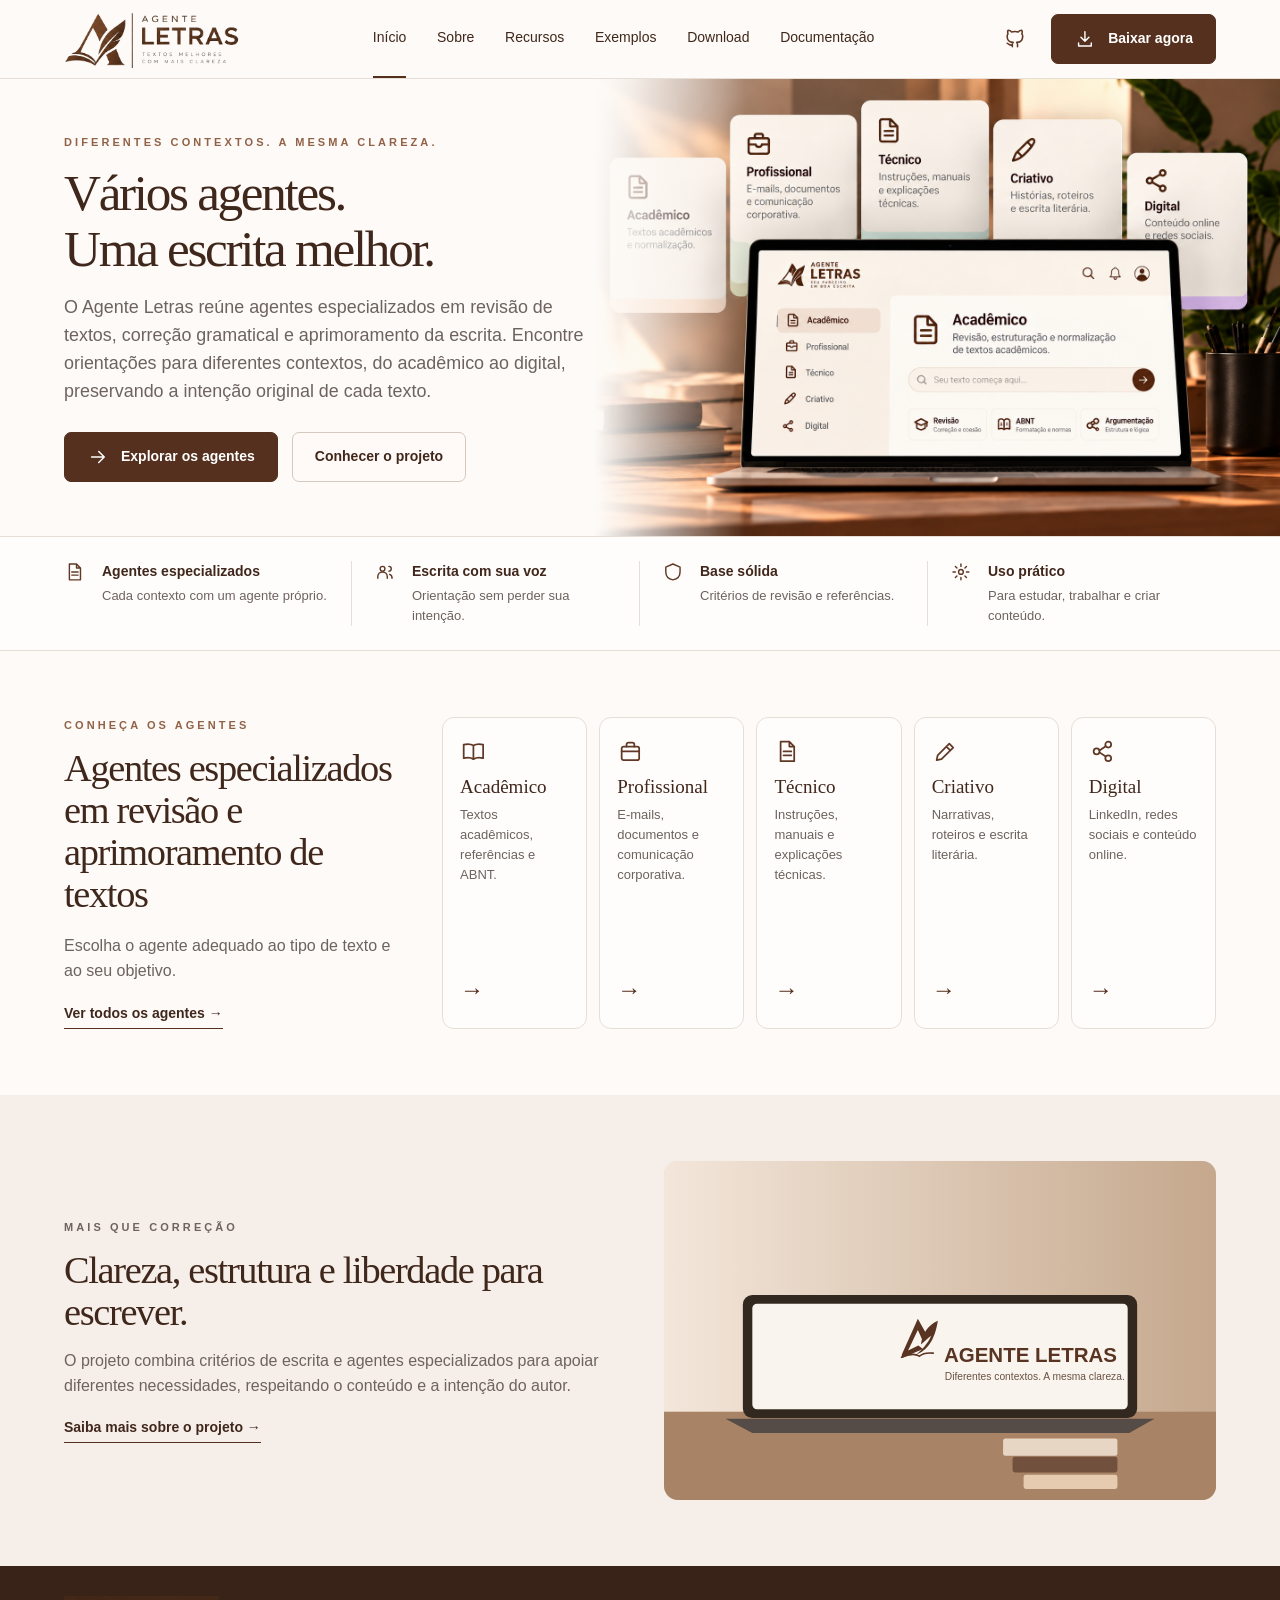
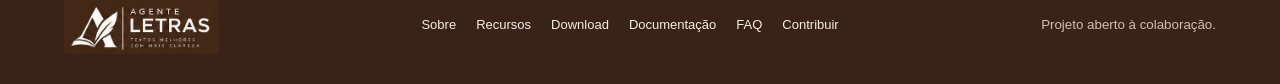
==== site/index.html @ 6ef9e52b "Adicionar site do Agente Letras" ====
<!doctype html> <!-- Declara HTML5. -->
<html lang="pt-BR"> <!-- Define o idioma do documento. -->
<head> <!-- Início dos metadados. -->
<meta charset="UTF-8"> <!-- Suporta caracteres do português. -->
<meta name="viewport" content="width=device-width, initial-scale=1"> <!-- Adapta a telas pequenas. -->
<meta name="description" content="Conheça o Agente Letras: agentes especializados em revisão de textos, correção gramatical e aprimoramento da escrita, do acadêmico ao digital."> <!-- Descrição para buscadores. -->
<title>Agente Letras | Revisão e aprimoramento de textos</title> <!-- Título da aba. -->
<link rel="icon" href="assets/img/brand/logo-simbolo.png" type="image/png"> <!-- Ícone da aba. -->
<link rel="stylesheet" href="css/style.css"> <!-- Carrega estilos compartilhados. -->
<script defer src="js/main.js"></script> <!-- Carrega interações sem bloquear a página. -->
</head> <!-- Fecha metadados. -->
<body> <!-- Inicia o conteúdo. -->
<header class="site-header"> <!-- Cabeçalho fixo. -->
<div class="container header-inner"> <!-- Limita a largura do cabeçalho. -->
<a class="brand" href="index.html" aria-label="Agente Letras — início"><img src="assets/img/brand/logo-horizontal.png" alt="Agente Letras"></a> <!-- Logo PNG recortada do pack visual aprovado. -->
<nav class="main-nav" id="site-nav" aria-label="Navegação principal"><a href="index.html" class="active" aria-current="page">Início</a><a href="sobre.html" class="" >Sobre</a><a href="recursos.html" class="" >Recursos</a><a href="exemplos.html" class="" >Exemplos</a><a href="download.html" class="" >Download</a><a href="documentacao.html" class="" >Documentação</a></nav> <!-- Navegação desktop e mobile. -->
<div class="header-actions"><a class="github-link" href="https://github.com/" target="_blank" rel="noopener noreferrer" aria-label="Abrir GitHub (endereço provisório)"><img class="icon github-icon" src="assets/img/icon-github.svg" alt="" aria-hidden="true"></a><a class="btn btn-primary" href="download.html"><img class="icon icon-light" src="assets/img/icon-download.svg" alt="" aria-hidden="true">Baixar agora</a><button class="menu-toggle" data-menu aria-expanded="false" aria-controls="site-nav" aria-label="Abrir menu"><img class="icon" src="assets/img/icon-menu.svg" alt="" aria-hidden="true"></button></div> <!-- Ações do cabeçalho. -->
</div> <!-- Fecha a largura do cabeçalho. -->
</header> <!-- Fecha cabeçalho. -->
<main id="conteudo"> <!-- Conteúdo principal. -->
<section class="hero"><div class="container hero-inner"><div class="hero-copy"><p class="eyebrow">Diferentes contextos. A mesma clareza.</p><h1>Vários agentes.<br>Uma escrita melhor.</h1><p class="lead">O Agente Letras reúne agentes especializados em revisão de textos, correção gramatical e aprimoramento da escrita. Encontre orientações para diferentes contextos, do acadêmico ao digital, preservando a intenção original de cada texto.</p><div class="hero-actions"><a class="btn btn-primary" href="download.html"><img class="icon icon-light" src="assets/img/icon-arrow-right.svg" alt="" aria-hidden="true">Explorar os agentes</a><a class="btn btn-secondary" href="sobre.html">Conhecer o projeto</a></div></div><div class="hero-visual"><img class="hero-art" src="assets/img/hero-agentes.png" alt="Notebook com a interface do Agente Letras e cartões dos agentes Acadêmico, Profissional, Técnico, Criativo e Digital"></div></div></section> <!-- Seção de conteúdo. -->
<section class="feature-strip"><div class="container feature-grid"><div class="feature"><img class="icon" src="assets/img/icon-file-text.svg" alt="" aria-hidden="true"><div><strong>Agentes especializados</strong><p>Cada contexto com um agente próprio.</p></div></div><div class="feature"><img class="icon" src="assets/img/icon-users.svg" alt="" aria-hidden="true"><div><strong>Escrita com sua voz</strong><p>Orientação sem perder sua intenção.</p></div></div><div class="feature"><img class="icon" src="assets/img/icon-shield.svg" alt="" aria-hidden="true"><div><strong>Base sólida</strong><p>Critérios de revisão e referências.</p></div></div><div class="feature"><img class="icon" src="assets/img/icon-settings.svg" alt="" aria-hidden="true"><div><strong>Uso prático</strong><p>Para estudar, trabalhar e criar conteúdo.</p></div></div></div></section> <!-- Seção de conteúdo. -->
<section class="section"><div class="container catalog-layout"><div class="catalog-intro"><p class="eyebrow">Conheça os agentes</p><h2>Agentes especializados em revisão e aprimoramento de textos</h2><p>Escolha o agente adequado ao tipo de texto e ao seu objetivo.</p><a class="text-link" href="download.html#agentes">Ver todos os agentes →</a></div><div class="agent-grid"><article class="agent-card"><img class="icon" src="assets/img/icon-book-open.svg" alt="" aria-hidden="true"><h3>Acadêmico</h3><p>Textos acadêmicos, referências e ABNT.</p><a class="arrow" href="download.html#agentes" aria-label="Ver download do agente Acadêmico">→</a></article><article class="agent-card"><img class="icon" src="assets/img/icon-briefcase.svg" alt="" aria-hidden="true"><h3>Profissional</h3><p>E-mails, documentos e comunicação corporativa.</p><a class="arrow" href="download.html#agentes" aria-label="Ver download do agente Profissional">→</a></article><article class="agent-card"><img class="icon" src="assets/img/icon-file-text.svg" alt="" aria-hidden="true"><h3>Técnico</h3><p>Instruções, manuais e explicações técnicas.</p><a class="arrow" href="download.html#agentes" aria-label="Ver download do agente Técnico">→</a></article><article class="agent-card"><img class="icon" src="assets/img/icon-pen-tool.svg" alt="" aria-hidden="true"><h3>Criativo</h3><p>Narrativas, roteiros e escrita literária.</p><a class="arrow" href="download.html#agentes" aria-label="Ver download do agente Criativo">→</a></article><article class="agent-card"><img class="icon" src="assets/img/icon-share-2.svg" alt="" aria-hidden="true"><h3>Digital</h3><p>LinkedIn, redes sociais e conteúdo online.</p><a class="arrow" href="download.html#agentes" aria-label="Ver download do agente Digital">→</a></article></div></div></section> <!-- Seção de conteúdo. -->
<section class="section section-alt"><div class="container split-section"><div><p class="eyebrow">Mais que correção</p><h2>Clareza, estrutura e liberdade para escrever.</h2><p>O projeto combina critérios de escrita e agentes especializados para apoiar diferentes necessidades, respeitando o conteúdo e a intenção do autor.</p><a class="text-link" href="sobre.html">Saiba mais sobre o projeto →</a></div><div class="visual-panel"><img src="assets/img/sobre-ilustracao.svg" alt="Representação vetorial da identidade Agente Letras em uma tela"></div></div></section> <!-- Seção de conteúdo. -->
</main> <!-- Encerra o conteúdo principal. -->
<footer class="site-footer"> <!-- Rodapé compartilhado. -->
<div class="container footer-inner"> <!-- Conteúdo do rodapé. -->
<a href="index.html"><img src="assets/img/brand/logo-clara-fundo-marrom.png" alt="Agente Letras"></a> <!-- Marca em versão clara. -->
<nav aria-label="Links do rodapé"><a href="sobre.html">Sobre</a><a href="recursos.html">Recursos</a><a href="download.html">Download</a><a href="documentacao.html">Documentação</a><a href="faq.html">FAQ</a><a href="contribuir.html">Contribuir</a></nav> <!-- Links úteis. -->
<small>Projeto aberto à colaboração.</small> <!-- Informação institucional. -->
</div> <!-- Fecha rodapé. -->
</footer> <!-- Encerra rodapé. -->
</body> <!-- Fecha corpo. -->
</html> <!-- Fecha documento. -->
---- site/css/style.css ----
/* Agente Letras — estilos globais; unidades responsivas e paleta centralizada. */
:root { --ink:#40271c; /* Texto principal */ --brown:#56301e; /* Cor de ação */ --muted:#6d635f; /* Texto secundário */ --paper:#fdfaf7; /* Fundo */ --cream:#f6efe9; /* Fundo alternativo */ --line:#e7ded6; /* Divisórias */ --radius:12px; /* Bordas */ --max:1360px; /* Largura máxima */ }
* { box-sizing:border-box; /* Inclui padding na largura */ }
html { scroll-behavior:smooth; /* Suaviza âncoras */ }
body { margin:0; /* Remove margem */ background:var(--paper); /* Define fundo */ color:var(--ink); /* Define cor */ font-family:Arial,Helvetica,sans-serif; /* Tipografia de leitura */ line-height:1.55; /* Entrelinhas */ }
a { color:inherit; /* Herda cor */ text-decoration:none; /* Remove sublinhado */ }
button { font:inherit; /* Herda fonte */ cursor:pointer; /* Indica interação */ }
img { max-width:100%; /* Evita transbordamento */ display:block; /* Remove espaço inline */ }
.container { max-width:var(--max); /* Limita conteúdo */ margin:auto; /* Centraliza */ padding-inline:clamp(20px,5vw,78px); /* Respiro lateral */ }
.site-header { background:rgba(253,250,247,.96); /* Fundo suave */ border-bottom:1px solid var(--line); /* Separador */ position:sticky; /* Mantém visível */ top:0; /* Alinha topo */ z-index:30; /* Acima dos cards */ }
.header-inner { display:flex; /* Alinha itens */ align-items:center; /* Centraliza vertical */ justify-content:space-between; /* Distribui */ gap:24px; /* Espaçamento */ min-height:78px; /* Altura */ }
.brand { display:flex; /* Marca flexível */ align-items:center; /* Alinha marca */ flex-shrink:0; /* Evita comprimir */ }
.brand img { width:180px; /* Dimensão da marca */ height:auto; /* Preserva proporção */ }
.main-nav { display:flex; /* Navegação horizontal */ gap:clamp(13px,2.4vw,36px); /* Espaçamento */ align-items:center; /* Alinha links */ }
.main-nav a { font-size:14px; /* Tamanho legível */ padding:27px 0; /* Área de clique */ border-bottom:2px solid transparent; /* Reserva linha */ }
.main-nav a:hover,.main-nav a.active { border-color:var(--brown); /* Estado ativo */ }
.header-actions { display:flex; /* Ações lado a lado */ align-items:center; /* Alinha */ gap:24px; /* Distância */ }
.github-link { font-size:22px; /* Ícone */ font-weight:bold; /* Contraste */ }
.btn { display:inline-flex; /* Botão flex */ align-items:center; /* Centraliza */ justify-content:center; /* Centraliza */ gap:12px; /* Espaço do ícone */ padding:13px 22px; /* Área de clique */ border-radius:7px; /* Raio discreto */ border:1px solid var(--brown); /* Contorno */ font-size:14px; /* Texto */ font-weight:600; /* Destaque */ transition:transform .2s,background .2s; /* Interação */ }
.btn:hover { transform:translateY(-2px); /* Feedback */ }
.btn-primary { color:#fff; /* Texto claro */ background:var(--brown); /* Botão principal */ }
.header-actions .btn-primary:hover,.header-actions .btn-primary:focus-visible { background:#75472f; /* Tom marrom mais claro no hover e no foco por teclado. */ border-color:#75472f; }
.btn-secondary { background:#fffaf7; /* Botão secundário */ color:var(--ink); /* Texto */ border-color:#d6c9be; /* Contorno leve */ }
.btn-small { padding:10px 18px; /* Botão compacto */ }
.icon { width:22px; /* Tamanho */ height:22px; /* Tamanho */ object-fit:contain; /* Mantém forma */ }
.icon-light { filter:brightness(0) invert(1); /* Ícone branco */ }
.menu-toggle { display:none; /* Esconde no desktop */ background:none; /* Sem fundo */ border:0; /* Sem borda */ }
.hero { background:var(--paper); /* Une o fundo claro à transição da imagem. */ overflow:hidden; /* Contém a imagem na largura da página. */ }
.hero-inner { display:grid; /* Colunas */ grid-template-columns:46% 54%; /* Texto e visual */ align-items:center; /* Centraliza */ min-height:420px; /* Altura do hero */ }
.hero-visual {
  position:relative;
  align-self:stretch;
  min-width:0;
  aspect-ratio:3 / 2;
  margin-right:calc(-1 * clamp(20px,5vw,78px) - max(0px,(100vw - var(--max)) / 2)); /* Estende a imagem até a borda direita, além do container. */
}
.hero-visual::after {
  content:"";
  position:absolute;
  inset:0 auto 0 0;
  width:22%; /* Suaviza apenas a lateral esquerda da imagem. */
  background:linear-gradient(90deg,var(--paper),rgba(253,250,247,0));
  pointer-events:none;
}
.hero-copy { padding:48px 0; /* Respiro */ position:relative; /* Acima da imagem */ z-index:1; /* Prioridade */ }
.eyebrow { color:#916247; /* Identificador */ letter-spacing:.28em; /* Espaçamento editorial */ text-transform:uppercase; /* Caixa alta */ font-size:11px; /* Discreto */ font-weight:700; /* Contraste */ margin:0 0 14px; /* Separação */ }
h1,h2,h3 { font-family:Georgia,'Times New Roman',serif; /* Tipografia editorial */ font-weight:500; /* Peso clássico */ line-height:1.09; /* Altura compacta */ margin:0; /* Remove margem */ }
h1 { font-size:clamp(40px,4vw,62px); /* Hero responsivo */ letter-spacing:-.045em; /* Ajuste fino */ }
h2 { font-size:clamp(30px,3vw,43px); /* Seção */ letter-spacing:-.035em; /* Ajuste */ }
h3 { font-size:24px; /* Subtítulo */ }
.lead { font-size:clamp(16px,1.4vw,19px); /* Texto principal */ color:var(--muted); /* Hierarquia */ max-width:600px; /* Linha confortável */ margin:18px 0 26px; /* Espaçamento */ }
.hero-actions { display:flex; /* Botões em linha */ flex-wrap:wrap; /* Quebra responsiva */ gap:14px; /* Separação */ }
.hero-art { position:absolute; /* Preenche a área visual. */ inset:0; width:100%; height:100%; max-width:none; margin:0; object-fit:cover; /* Preserva a proporção. */ object-position:center; border-radius:0; }
.feature-strip { border-block:1px solid var(--line); /* Linhas de separação */ background:#fffdfb; /* Fundo */ }
.feature-grid { display:grid; /* Quatro colunas */ grid-template-columns:repeat(4,1fr); /* Distribuição */ padding-block:24px; /* Altura */ gap:0; /* Usa bordas */ }
.feature { display:flex; /* Ícone e texto */ align-items:flex-start; /* Alinha topo */ gap:16px; /* Respiro */ padding:0 22px; /* Espaço interno */ border-right:1px solid var(--line); /* Separador */ }
.feature:first-child { padding-left:0; /* Alinha grade */ }
.feature:last-child { border-right:0; /* Sem borda final */ }
.feature strong { display:block; /* Nova linha */ font-size:14px; /* Título */ }
.feature p { margin:3px 0 0; /* Distância */ font-size:13px; /* Descrição */ color:var(--muted); /* Secundário */ }
.section { padding-block:66px; /* Espaço vertical */ }
.section-alt { background:var(--cream); /* Contraste suave */ }
.section-head { margin-bottom:28px; /* Separação */ }
.section-head p:not(.eyebrow) { color:var(--muted); /* Secundário */ max-width:620px; /* Linha */ }
.catalog-layout { display:grid; /* Texto + catálogo */ grid-template-columns:29% 1fr; /* Proporção */ gap:44px; /* Espaçamento */ }
.catalog-intro p:not(.eyebrow) { color:var(--muted); /* Descrição */ margin:18px 0; /* Espaço */ }
.agent-grid { display:grid; /* Cards */ grid-template-columns:repeat(5,minmax(0,1fr)); /* Cinco cards */ gap:12px; /* Distância */ }
.agent-card { min-height:208px; /* Altura uniforme */ display:flex; /* Conteúdo vertical */ flex-direction:column; /* Empilha */ padding:20px 17px; /* Respiro */ border:1px solid var(--line); /* Borda fina */ border-radius:var(--radius); /* Raio */ background:#fffdfb; /* Fundo */ transition:transform .2s,border-color .2s; /* Interação */ }
.agent-card:hover { transform:translateY(-4px); /* Elevação */ border-color:#b9a495; /* Foco */ }
.agent-card h3 { font-size:19px; /* Título */ margin:12px 0 7px; /* Espaço */ }
.agent-card p { font-size:13px; /* Descrição */ color:var(--muted); /* Contraste */ margin:0 0 18px; /* Distância */ }
.agent-card .arrow { margin-top:auto; /* Alinha ao fundo */ color:var(--brown); /* Destaque */ font-size:24px; /* Ícone textual */ }
.agent-card .icon { width:27px; /* Ícone de categoria */ height:27px; /* Altura */ }
.text-link { display:inline-block; /* Link destacado */ border-bottom:1px solid var(--brown); /* Sublinhado */ padding-bottom:3px; /* Espaço */ font-size:14px; /* Tamanho */ font-weight:600; /* Contraste */ }
.split-section { display:grid; /* Duas colunas */ grid-template-columns:1fr 1fr; /* Igualdade */ align-items:center; /* Centro */ gap:48px; /* Respiro */ }
.split-section p { color:var(--muted); /* Descrição */ max-width:580px; /* Linha */ }
.visual-panel { background:#ead9cb; /* Fundo de imagem */ border-radius:14px; /* Cantos */ overflow:hidden; /* Recorte */ }
.visual-panel img { width:100%; /* Ocupa */ }
.values-grid { display:grid; /* Colunas */ grid-template-columns:repeat(4,1fr); /* Quatro */ gap:18px; /* Espaço */ }
.value-card { padding:24px; /* Respiro */ border:1px solid var(--line); /* Borda */ border-radius:12px; /* Cantos */ background:#fffdfb; /* Fundo */ }
.value-card h3 { margin:10px 0; /* Espaçamento */ font-size:21px; /* Título */ }
.value-card p { color:var(--muted); /* Descrição */ font-size:14px; /* Tamanho */ }
.page-intro { padding:58px 0 34px; /* Cabeçalho da página */ }
.page-intro p:not(.eyebrow) { color:var(--muted); /* Texto */ max-width:720px; /* Limite */ }
.prose { max-width:760px; /* Largura de leitura */ }
.prose p,.prose li { color:var(--muted); /* Texto */ font-size:16px; /* Legibilidade */ }
.prose h2 { margin:32px 0 15px; /* Seção */ }
.steps { counter-reset:step; /* Contador */ display:grid; /* Grade */ gap:14px; /* Distância */ }
.step { display:flex; /* Número e conteúdo */ gap:16px; /* Espaçamento */ background:#fff; /* Fundo */ border:1px solid var(--line); /* Borda */ border-radius:10px; /* Cantos */ padding:20px; /* Respiro */ }
.step-number { display:grid; /* Centro */ place-items:center; /* Centro */ flex:0 0 32px; /* Largura */ height:32px; /* Altura */ border-radius:50%; /* Circular */ background:var(--brown); /* Fundo */ color:#fff; /* Texto */ }
.step p { margin:5px 0 0; /* Distância */ color:var(--muted); /* Texto */ }
.tabs { display:flex; /* Opções */ flex-wrap:wrap; /* Quebra */ gap:8px; /* Espaço */ margin-bottom:22px; /* Separação */ }
.tab { padding:9px 15px; /* Clique */ border:1px solid var(--line); /* Borda */ border-radius:7px; /* Cantos */ background:#fff; /* Fundo */ }
.tab[aria-selected="true"] { background:var(--brown); /* Selecionado */ color:#fff; /* Texto */ }
.compare { display:grid; /* Antes e depois */ grid-template-columns:1fr 1fr; /* Colunas */ gap:20px; /* Distância */ }
.compare article { border:1px solid var(--line); /* Contorno */ padding:25px; /* Respiro */ border-radius:12px; /* Cantos */ background:#fff; /* Fundo */ }
.compare p { color:var(--muted); /* Texto */ }
.notice { background:#f7ede4; /* Aviso suave */ border-left:3px solid var(--brown); /* Marcador */ padding:16px 20px; /* Espaço */ border-radius:4px; /* Cantos */ color:#5b4032; /* Texto */ }
.download-box { display:grid; /* Texto e ação */ grid-template-columns:1fr auto; /* Proporção */ align-items:center; /* Alinha */ gap:22px; /* Espaço */ padding:32px; /* Respiro */ background:var(--brown); /* Fundo */ color:#fff; /* Texto */ border-radius:14px; /* Cantos */ }
.download-box p { color:#e5d7cc; /* Texto secundário */ }
.download-box .btn { background:#fff; /* Botão branco */ color:var(--brown); /* Texto */ border-color:#fff; /* Borda */ }
.download-box .btn[aria-disabled="true"] { opacity:.65; /* Estado inativo */ cursor:not-allowed; /* Bloqueio */ }
.faq details { border-bottom:1px solid var(--line); /* Separador */ padding:19px 0; /* Altura */ }
.faq summary { cursor:pointer; /* Interativo */ font-weight:600; /* Destaque */ }
.faq p { color:var(--muted); /* Resposta */ }
.site-footer { background:#392319; /* Rodapé */ color:#f6ede5; /* Texto */ padding:30px 0; /* Espaçamento */ }
.footer-inner { display:flex; /* Itens */ align-items:center; /* Centro */ justify-content:space-between; /* Distribui */ gap:25px; /* Distância */ flex-wrap:wrap; /* Quebra */ }
.footer-inner img { width:155px; /* Logo */ }
.footer-inner nav { display:flex; /* Links */ flex-wrap:wrap; /* Quebra */ gap:20px; /* Espaço */ font-size:13px; /* Texto */ }
.footer-inner small { color:#d2beb1; /* Informação */ }
@media(max-width:1100px) { .main-nav { gap:13px; /* Compacta */ } .main-nav a { font-size:12px; /* Reduz */ } .agent-grid { grid-template-columns:repeat(3,1fr); /* Três cards */ } .catalog-layout { grid-template-columns:1fr; /* Empilha */ } }
@media(max-width:760px) { .header-inner { min-height:70px; /* Altura mobile */ } .brand img { width:150px; /* Marca menor */ } .menu-toggle { display:block; /* Mostra menu */ } .main-nav { display:none; /* Oculta links */ position:absolute; /* Sobre conteúdo */ top:70px; /* Abaixo do header */ left:0; /* Alinha */ right:0; /* Preenche */ padding:18px 24px; /* Respiro */ background:var(--paper); /* Fundo */ flex-direction:column; /* Empilha */ align-items:stretch; /* Ocupa largura */ box-shadow:0 14px 25px #0001; /* Elevação */ } .main-nav.is-open { display:flex; /* Menu aberto */ } .main-nav a { padding:7px 0; /* Clique */ font-size:15px; /* Texto */ } .header-actions { gap:12px; /* Compacta */ } .header-actions .btn { display:none; /* CTA fica no hero */ } .hero-inner { grid-template-columns:1fr; /* Coluna única */ } .hero-copy { padding:45px 0 22px; /* Respiro */ } .hero-art { width:100%; /* Ocupa tela */ margin:0; /* Alinha */ } .feature-grid { grid-template-columns:repeat(2,1fr); /* Duas colunas */ row-gap:24px; /* Linhas */ } .feature:nth-child(2) { border:0; /* Remove divisória */ } .feature:nth-child(3) { padding-left:0; /* Alinha */ } .section { padding-block:45px; /* Menos altura */ } .agent-grid { grid-template-columns:repeat(2,1fr); /* Dois cards */ } .split-section,.compare,.download-box { grid-template-columns:1fr; /* Empilha */ } .values-grid { grid-template-columns:repeat(2,1fr); /* Dois cards */ } }
@media(max-width:420px) { .agent-grid,.values-grid,.feature-grid { grid-template-columns:1fr; /* Uma coluna */ } .feature { border:0; /* Remove bordas */ padding:0; /* Alinha */ } h1 { font-size:40px; /* Ajusta título */ } .btn { width:100%; /* CTA cheio */ } .hero-actions { flex-direction:column; /* Empilha botões */ } }

/* Mantém a marca original legível no rodapé marrom; PNG extraído do pack fornecido. */
.site-footer .footer-inner > a img { object-fit: contain; }

/* Ajuste v2: ícone GitHub em vez da sigla GH; preserva o layout aprovado. */
.github-link { display:inline-flex; /* Alinha o ícone. */ align-items:center; /* Centraliza verticalmente. */ justify-content:center; /* Centraliza horizontalmente. */ }
.github-icon { width:24px; /* Dimensão do ícone. */ height:24px; /* Mantém proporção. */ }

/* Na coluna única, a transição acompanha a divisão horizontal entre texto e imagem. */
@media(max-width:760px) {
  .hero-visual { margin-inline:calc(-1 * clamp(20px,5vw,78px)); }
  .hero-visual::after {
    inset:0 0 auto;
    width:100%;
    height:18%;
    background:linear-gradient(180deg,var(--paper),rgba(253,250,247,0));
  }
}
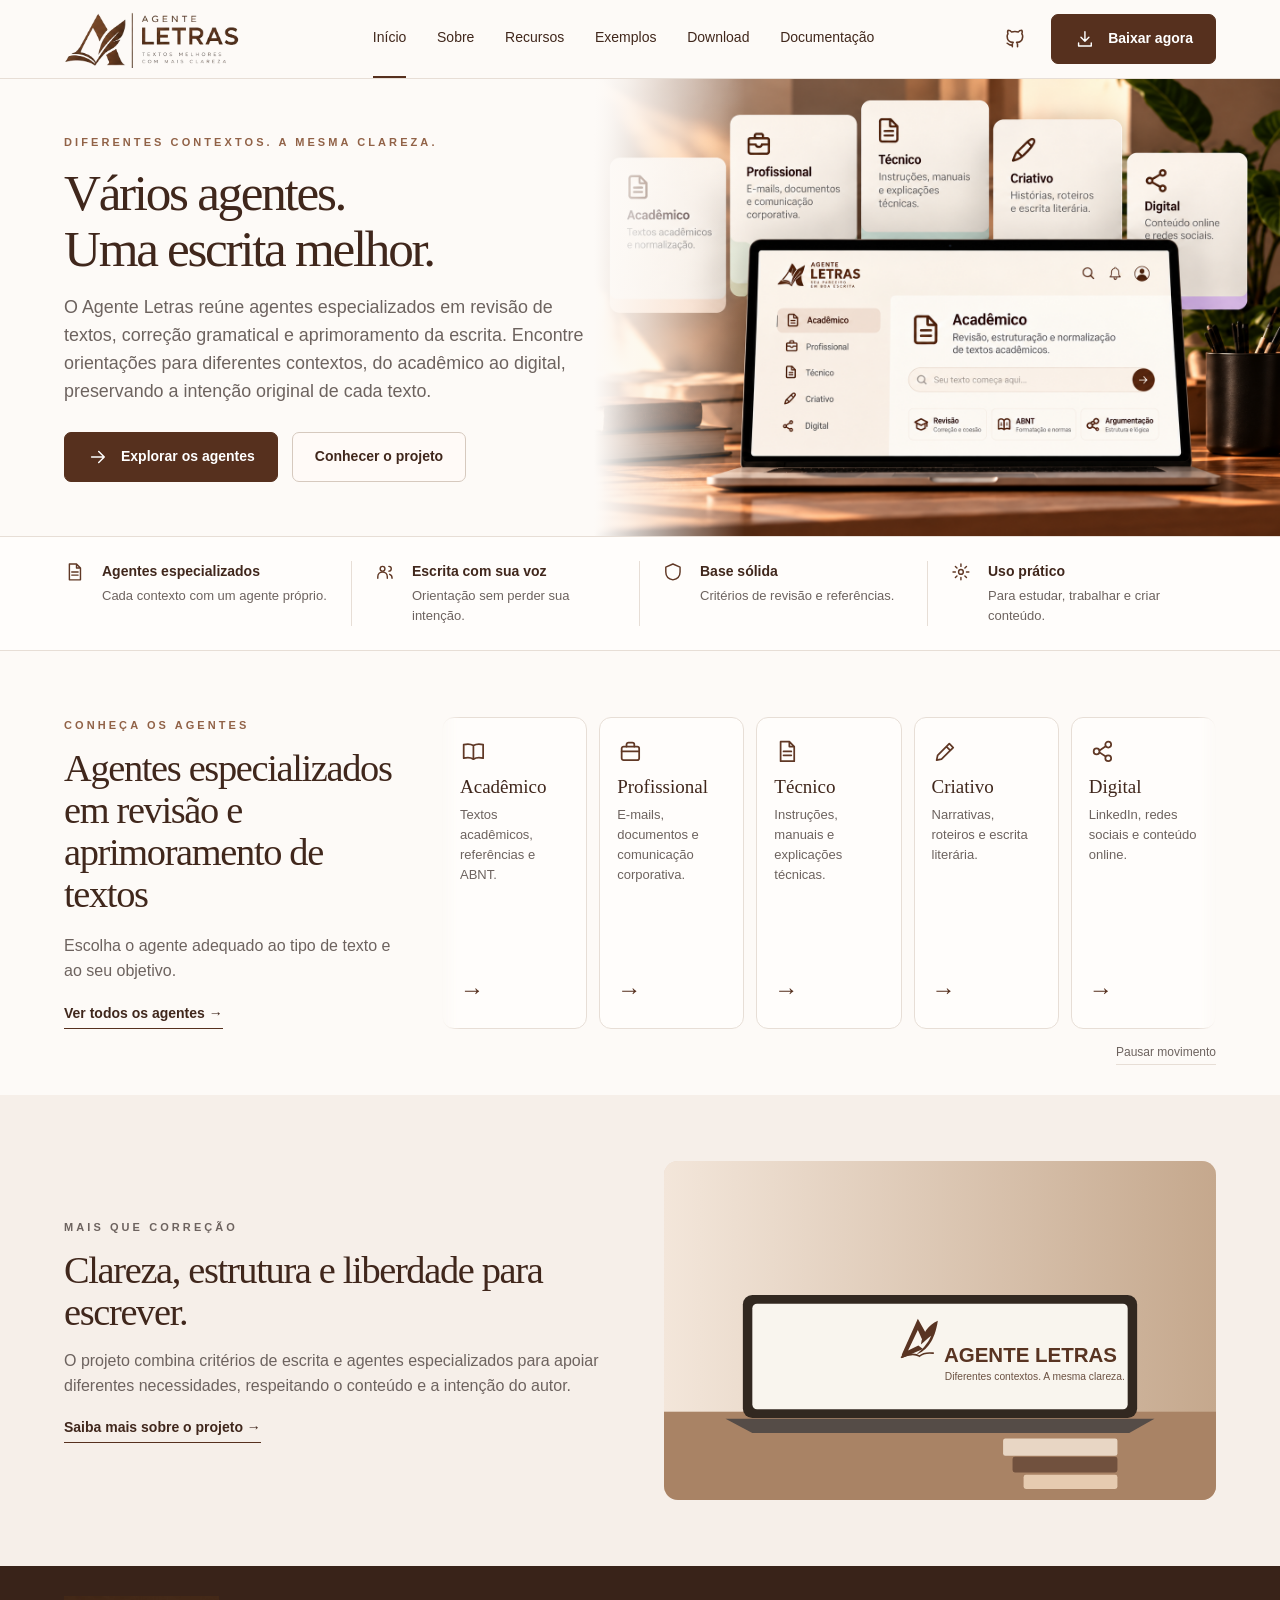
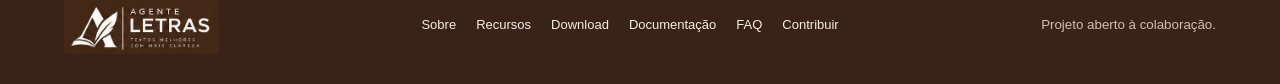
==== commit 6345c85b: "Adicionar movimento contínuo aos cartões dos agentes" ====
--- a/site/index.html
+++ b/site/index.html
@@ -20,7 +20,7 @@
 <main id="conteudo"> <!-- Conteúdo principal. -->
 <section class="hero"><div class="container hero-inner"><div class="hero-copy"><p class="eyebrow">Diferentes contextos. A mesma clareza.</p><h1>Vários agentes.<br>Uma escrita melhor.</h1><p class="lead">O Agente Letras reúne agentes especializados em revisão de textos, correção gramatical e aprimoramento da escrita. Encontre orientações para diferentes contextos, do acadêmico ao digital, preservando a intenção original de cada texto.</p><div class="hero-actions"><a class="btn btn-primary" href="download.html"><img class="icon icon-light" src="assets/img/icon-arrow-right.svg" alt="" aria-hidden="true">Explorar os agentes</a><a class="btn btn-secondary" href="sobre.html">Conhecer o projeto</a></div></div><div class="hero-visual"><img class="hero-art" src="assets/img/hero-agentes.png" alt="Notebook com a interface do Agente Letras e cartões dos agentes Acadêmico, Profissional, Técnico, Criativo e Digital"></div></div></section> <!-- Seção de conteúdo. -->
 <section class="feature-strip"><div class="container feature-grid"><div class="feature"><img class="icon" src="assets/img/icon-file-text.svg" alt="" aria-hidden="true"><div><strong>Agentes especializados</strong><p>Cada contexto com um agente próprio.</p></div></div><div class="feature"><img class="icon" src="assets/img/icon-users.svg" alt="" aria-hidden="true"><div><strong>Escrita com sua voz</strong><p>Orientação sem perder sua intenção.</p></div></div><div class="feature"><img class="icon" src="assets/img/icon-shield.svg" alt="" aria-hidden="true"><div><strong>Base sólida</strong><p>Critérios de revisão e referências.</p></div></div><div class="feature"><img class="icon" src="assets/img/icon-settings.svg" alt="" aria-hidden="true"><div><strong>Uso prático</strong><p>Para estudar, trabalhar e criar conteúdo.</p></div></div></div></section> <!-- Seção de conteúdo. -->
-<section class="section"><div class="container catalog-layout"><div class="catalog-intro"><p class="eyebrow">Conheça os agentes</p><h2>Agentes especializados em revisão e aprimoramento de textos</h2><p>Escolha o agente adequado ao tipo de texto e ao seu objetivo.</p><a class="text-link" href="download.html#agentes">Ver todos os agentes →</a></div><div class="agent-grid"><article class="agent-card"><img class="icon" src="assets/img/icon-book-open.svg" alt="" aria-hidden="true"><h3>Acadêmico</h3><p>Textos acadêmicos, referências e ABNT.</p><a class="arrow" href="download.html#agentes" aria-label="Ver download do agente Acadêmico">→</a></article><article class="agent-card"><img class="icon" src="assets/img/icon-briefcase.svg" alt="" aria-hidden="true"><h3>Profissional</h3><p>E-mails, documentos e comunicação corporativa.</p><a class="arrow" href="download.html#agentes" aria-label="Ver download do agente Profissional">→</a></article><article class="agent-card"><img class="icon" src="assets/img/icon-file-text.svg" alt="" aria-hidden="true"><h3>Técnico</h3><p>Instruções, manuais e explicações técnicas.</p><a class="arrow" href="download.html#agentes" aria-label="Ver download do agente Técnico">→</a></article><article class="agent-card"><img class="icon" src="assets/img/icon-pen-tool.svg" alt="" aria-hidden="true"><h3>Criativo</h3><p>Narrativas, roteiros e escrita literária.</p><a class="arrow" href="download.html#agentes" aria-label="Ver download do agente Criativo">→</a></article><article class="agent-card"><img class="icon" src="assets/img/icon-share-2.svg" alt="" aria-hidden="true"><h3>Digital</h3><p>LinkedIn, redes sociais e conteúdo online.</p><a class="arrow" href="download.html#agentes" aria-label="Ver download do agente Digital">→</a></article></div></div></section> <!-- Seção de conteúdo. -->
+<section class="section"><div class="container catalog-layout"><div class="catalog-intro"><p class="eyebrow">Conheça os agentes</p><h2>Agentes especializados em revisão e aprimoramento de textos</h2><p>Escolha o agente adequado ao tipo de texto e ao seu objetivo.</p><a class="text-link" href="download.html#agentes">Ver todos os agentes →</a></div><div class="agent-carousel" data-agent-carousel><div class="agent-carousel-window"><div class="agent-grid"><article class="agent-card"><img class="icon" src="assets/img/icon-book-open.svg" alt="" aria-hidden="true"><h3>Acadêmico</h3><p>Textos acadêmicos, referências e ABNT.</p><a class="arrow" href="download.html#agentes" aria-label="Ver download do agente Acadêmico">→</a></article><article class="agent-card"><img class="icon" src="assets/img/icon-briefcase.svg" alt="" aria-hidden="true"><h3>Profissional</h3><p>E-mails, documentos e comunicação corporativa.</p><a class="arrow" href="download.html#agentes" aria-label="Ver download do agente Profissional">→</a></article><article class="agent-card"><img class="icon" src="assets/img/icon-file-text.svg" alt="" aria-hidden="true"><h3>Técnico</h3><p>Instruções, manuais e explicações técnicas.</p><a class="arrow" href="download.html#agentes" aria-label="Ver download do agente Técnico">→</a></article><article class="agent-card"><img class="icon" src="assets/img/icon-pen-tool.svg" alt="" aria-hidden="true"><h3>Criativo</h3><p>Narrativas, roteiros e escrita literária.</p><a class="arrow" href="download.html#agentes" aria-label="Ver download do agente Criativo">→</a></article><article class="agent-card"><img class="icon" src="assets/img/icon-share-2.svg" alt="" aria-hidden="true"><h3>Digital</h3><p>LinkedIn, redes sociais e conteúdo online.</p><a class="arrow" href="download.html#agentes" aria-label="Ver download do agente Digital">→</a></article></div></div><button class="carousel-toggle" type="button" aria-pressed="false">Pausar movimento</button></div></div></section> <!-- Seção de conteúdo. -->
 <section class="section section-alt"><div class="container split-section"><div><p class="eyebrow">Mais que correção</p><h2>Clareza, estrutura e liberdade para escrever.</h2><p>O projeto combina critérios de escrita e agentes especializados para apoiar diferentes necessidades, respeitando o conteúdo e a intenção do autor.</p><a class="text-link" href="sobre.html">Saiba mais sobre o projeto →</a></div><div class="visual-panel"><img src="assets/img/sobre-ilustracao.svg" alt="Representação vetorial da identidade Agente Letras em uma tela"></div></div></section> <!-- Seção de conteúdo. -->
 </main> <!-- Encerra o conteúdo principal. -->
 <footer class="site-footer"> <!-- Rodapé compartilhado. -->
--- a/site/css/style.css
+++ b/site/css/style.css
@@ -129,3 +129,55 @@
     background:linear-gradient(180deg,var(--paper),rgba(253,250,247,0));
   }
 }
+
+/* Movimento contínuo apenas no catálogo da página inicial. */
+.agent-carousel { min-width:0; position:relative; display:flex; flex-direction:column; }
+.agent-carousel-window { flex:1; display:flex; min-width:0; overflow:hidden; padding-block:6px; margin-block:-6px; }
+.agent-carousel-window > .agent-grid { width:100%; }
+.agent-carousel.is-ready .agent-carousel-window {
+  mask-image:linear-gradient(90deg,transparent,#000 18px,#000 calc(100% - 18px),transparent);
+}
+.agent-carousel.is-ready .agent-grid {
+  display:flex;
+  animation:agents-marquee var(--carousel-duration,32s) linear infinite;
+  will-change:transform;
+}
+.agent-carousel.is-ready .agent-card { flex:0 0 calc((100% - 48px) / 5); }
+.agent-carousel.is-paused .agent-grid { animation-play-state:paused; }
+.agent-carousel.is-ready .agent-carousel-window:focus-within { overflow-x:auto; mask-image:none; }
+.agent-carousel.is-ready .agent-grid:focus-within { animation:none; transform:none; }
+.carousel-toggle {
+  display:none;
+  position:absolute;
+  top:100%;
+  right:0;
+  margin:12px 0 0;
+  padding:2px 0;
+  background:transparent;
+  border:0;
+  border-bottom:1px solid var(--line);
+  color:var(--muted);
+  font-size:12px;
+}
+.agent-carousel.is-ready .carousel-toggle { display:block; }
+.carousel-toggle:hover,.carousel-toggle:focus-visible { color:var(--brown); border-color:var(--brown); }
+@keyframes agents-marquee {
+  to { transform:translateX(calc(-1 * var(--carousel-distance,0px))); }
+}
+@media(hover:hover) {
+  .agent-carousel .agent-carousel-window:hover .agent-grid { animation-play-state:paused; }
+}
+@media(max-width:1100px) {
+  .agent-carousel.is-ready .agent-card { flex-basis:calc((100% - 24px) / 3); }
+}
+@media(max-width:760px) {
+  .agent-carousel.is-ready .agent-card { flex-basis:calc((100% - 12px) / 2); }
+}
+@media(max-width:420px) {
+  .agent-carousel.is-ready .agent-card { flex-basis:82%; }
+}
+@media(prefers-reduced-motion:reduce) {
+  .agent-carousel.is-ready .agent-carousel-window { mask-image:none; }
+  .agent-carousel.is-ready .agent-grid { display:grid; animation:none; transform:none; will-change:auto; }
+  .agent-carousel [data-carousel-clone],.agent-carousel.is-ready .carousel-toggle { display:none; }
+}
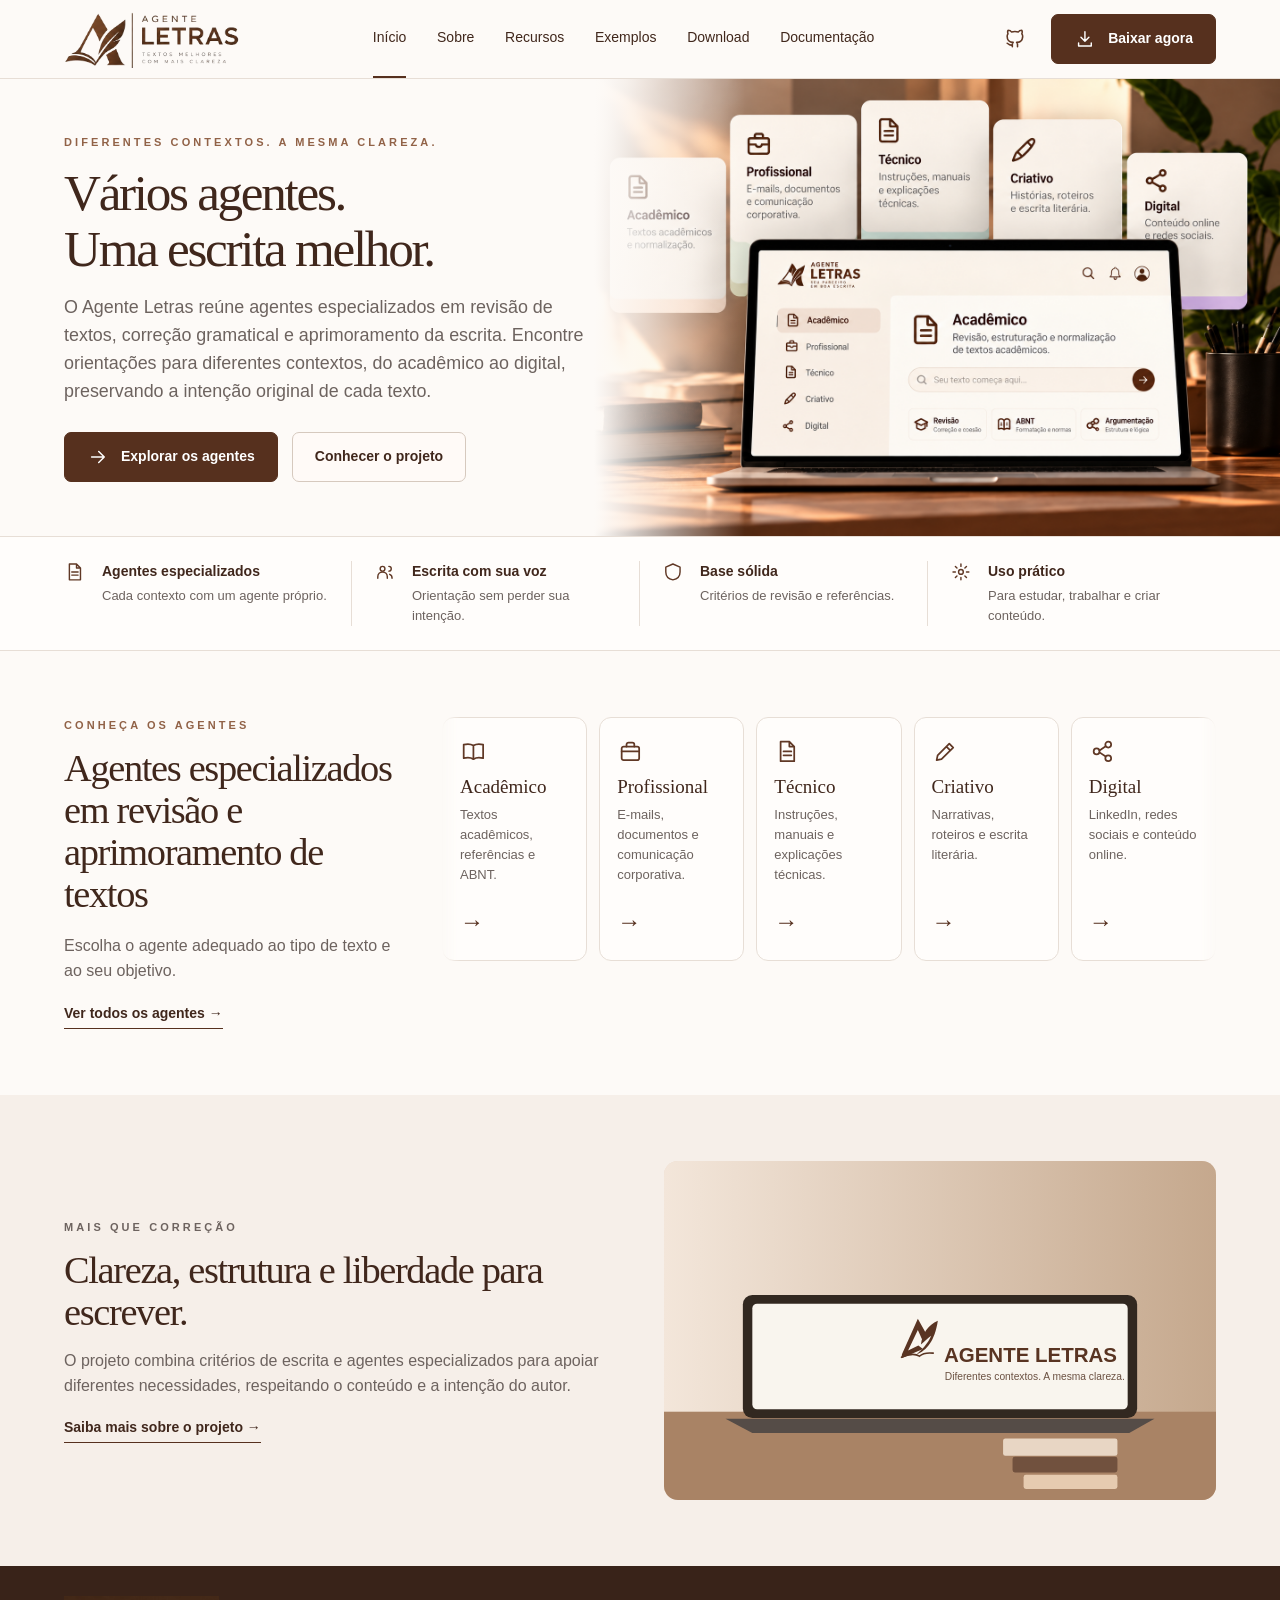
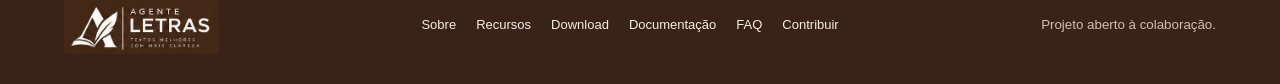
==== commit de376210: "Remover botão de pausa do carrossel" ====
--- a/site/index.html
+++ b/site/index.html
@@ -20,7 +20,7 @@
 <main id="conteudo"> <!-- Conteúdo principal. -->
 <section class="hero"><div class="container hero-inner"><div class="hero-copy"><p class="eyebrow">Diferentes contextos. A mesma clareza.</p><h1>Vários agentes.<br>Uma escrita melhor.</h1><p class="lead">O Agente Letras reúne agentes especializados em revisão de textos, correção gramatical e aprimoramento da escrita. Encontre orientações para diferentes contextos, do acadêmico ao digital, preservando a intenção original de cada texto.</p><div class="hero-actions"><a class="btn btn-primary" href="download.html"><img class="icon icon-light" src="assets/img/icon-arrow-right.svg" alt="" aria-hidden="true">Explorar os agentes</a><a class="btn btn-secondary" href="sobre.html">Conhecer o projeto</a></div></div><div class="hero-visual"><img class="hero-art" src="assets/img/hero-agentes.png" alt="Notebook com a interface do Agente Letras e cartões dos agentes Acadêmico, Profissional, Técnico, Criativo e Digital"></div></div></section> <!-- Seção de conteúdo. -->
 <section class="feature-strip"><div class="container feature-grid"><div class="feature"><img class="icon" src="assets/img/icon-file-text.svg" alt="" aria-hidden="true"><div><strong>Agentes especializados</strong><p>Cada contexto com um agente próprio.</p></div></div><div class="feature"><img class="icon" src="assets/img/icon-users.svg" alt="" aria-hidden="true"><div><strong>Escrita com sua voz</strong><p>Orientação sem perder sua intenção.</p></div></div><div class="feature"><img class="icon" src="assets/img/icon-shield.svg" alt="" aria-hidden="true"><div><strong>Base sólida</strong><p>Critérios de revisão e referências.</p></div></div><div class="feature"><img class="icon" src="assets/img/icon-settings.svg" alt="" aria-hidden="true"><div><strong>Uso prático</strong><p>Para estudar, trabalhar e criar conteúdo.</p></div></div></div></section> <!-- Seção de conteúdo. -->
-<section class="section"><div class="container catalog-layout"><div class="catalog-intro"><p class="eyebrow">Conheça os agentes</p><h2>Agentes especializados em revisão e aprimoramento de textos</h2><p>Escolha o agente adequado ao tipo de texto e ao seu objetivo.</p><a class="text-link" href="download.html#agentes">Ver todos os agentes →</a></div><div class="agent-carousel" data-agent-carousel><div class="agent-carousel-window"><div class="agent-grid"><article class="agent-card"><img class="icon" src="assets/img/icon-book-open.svg" alt="" aria-hidden="true"><h3>Acadêmico</h3><p>Textos acadêmicos, referências e ABNT.</p><a class="arrow" href="download.html#agentes" aria-label="Ver download do agente Acadêmico">→</a></article><article class="agent-card"><img class="icon" src="assets/img/icon-briefcase.svg" alt="" aria-hidden="true"><h3>Profissional</h3><p>E-mails, documentos e comunicação corporativa.</p><a class="arrow" href="download.html#agentes" aria-label="Ver download do agente Profissional">→</a></article><article class="agent-card"><img class="icon" src="assets/img/icon-file-text.svg" alt="" aria-hidden="true"><h3>Técnico</h3><p>Instruções, manuais e explicações técnicas.</p><a class="arrow" href="download.html#agentes" aria-label="Ver download do agente Técnico">→</a></article><article class="agent-card"><img class="icon" src="assets/img/icon-pen-tool.svg" alt="" aria-hidden="true"><h3>Criativo</h3><p>Narrativas, roteiros e escrita literária.</p><a class="arrow" href="download.html#agentes" aria-label="Ver download do agente Criativo">→</a></article><article class="agent-card"><img class="icon" src="assets/img/icon-share-2.svg" alt="" aria-hidden="true"><h3>Digital</h3><p>LinkedIn, redes sociais e conteúdo online.</p><a class="arrow" href="download.html#agentes" aria-label="Ver download do agente Digital">→</a></article></div></div><button class="carousel-toggle" type="button" aria-pressed="false">Pausar movimento</button></div></div></section> <!-- Seção de conteúdo. -->
+<section class="section"><div class="container catalog-layout"><div class="catalog-intro"><p class="eyebrow">Conheça os agentes</p><h2>Agentes especializados em revisão e aprimoramento de textos</h2><p>Escolha o agente adequado ao tipo de texto e ao seu objetivo.</p><a class="text-link" href="download.html#agentes">Ver todos os agentes →</a></div><div class="agent-carousel" data-agent-carousel><div class="agent-carousel-window"><div class="agent-grid"><article class="agent-card"><img class="icon" src="assets/img/icon-book-open.svg" alt="" aria-hidden="true"><h3>Acadêmico</h3><p>Textos acadêmicos, referências e ABNT.</p><a class="arrow" href="download.html#agentes" aria-label="Ver download do agente Acadêmico">→</a></article><article class="agent-card"><img class="icon" src="assets/img/icon-briefcase.svg" alt="" aria-hidden="true"><h3>Profissional</h3><p>E-mails, documentos e comunicação corporativa.</p><a class="arrow" href="download.html#agentes" aria-label="Ver download do agente Profissional">→</a></article><article class="agent-card"><img class="icon" src="assets/img/icon-file-text.svg" alt="" aria-hidden="true"><h3>Técnico</h3><p>Instruções, manuais e explicações técnicas.</p><a class="arrow" href="download.html#agentes" aria-label="Ver download do agente Técnico">→</a></article><article class="agent-card"><img class="icon" src="assets/img/icon-pen-tool.svg" alt="" aria-hidden="true"><h3>Criativo</h3><p>Narrativas, roteiros e escrita literária.</p><a class="arrow" href="download.html#agentes" aria-label="Ver download do agente Criativo">→</a></article><article class="agent-card"><img class="icon" src="assets/img/icon-share-2.svg" alt="" aria-hidden="true"><h3>Digital</h3><p>LinkedIn, redes sociais e conteúdo online.</p><a class="arrow" href="download.html#agentes" aria-label="Ver download do agente Digital">→</a></article></div></div></div></div></section> <!-- Seção de conteúdo. -->
 <section class="section section-alt"><div class="container split-section"><div><p class="eyebrow">Mais que correção</p><h2>Clareza, estrutura e liberdade para escrever.</h2><p>O projeto combina critérios de escrita e agentes especializados para apoiar diferentes necessidades, respeitando o conteúdo e a intenção do autor.</p><a class="text-link" href="sobre.html">Saiba mais sobre o projeto →</a></div><div class="visual-panel"><img src="assets/img/sobre-ilustracao.svg" alt="Representação vetorial da identidade Agente Letras em uma tela"></div></div></section> <!-- Seção de conteúdo. -->
 </main> <!-- Encerra o conteúdo principal. -->
 <footer class="site-footer"> <!-- Rodapé compartilhado. -->
--- a/site/css/style.css
+++ b/site/css/style.css
@@ -131,8 +131,8 @@
 }
 
 /* Movimento contínuo apenas no catálogo da página inicial. */
-.agent-carousel { min-width:0; position:relative; display:flex; flex-direction:column; }
-.agent-carousel-window { flex:1; display:flex; min-width:0; overflow:hidden; padding-block:6px; margin-block:-6px; }
+.agent-carousel { min-width:0; align-self:start; position:relative; display:flex; flex-direction:column; }
+.agent-carousel-window { flex:0 0 auto; display:flex; min-width:0; overflow:hidden; padding-block:6px; margin-block:-6px; }
 .agent-carousel-window > .agent-grid { width:100%; }
 .agent-carousel.is-ready .agent-carousel-window {
   mask-image:linear-gradient(90deg,transparent,#000 18px,#000 calc(100% - 18px),transparent);
@@ -143,24 +143,8 @@
   will-change:transform;
 }
 .agent-carousel.is-ready .agent-card { flex:0 0 calc((100% - 48px) / 5); }
-.agent-carousel.is-paused .agent-grid { animation-play-state:paused; }
 .agent-carousel.is-ready .agent-carousel-window:focus-within { overflow-x:auto; mask-image:none; }
 .agent-carousel.is-ready .agent-grid:focus-within { animation:none; transform:none; }
-.carousel-toggle {
-  display:none;
-  position:absolute;
-  top:100%;
-  right:0;
-  margin:12px 0 0;
-  padding:2px 0;
-  background:transparent;
-  border:0;
-  border-bottom:1px solid var(--line);
-  color:var(--muted);
-  font-size:12px;
-}
-.agent-carousel.is-ready .carousel-toggle { display:block; }
-.carousel-toggle:hover,.carousel-toggle:focus-visible { color:var(--brown); border-color:var(--brown); }
 @keyframes agents-marquee {
   to { transform:translateX(calc(-1 * var(--carousel-distance,0px))); }
 }
@@ -179,5 +163,5 @@
 @media(prefers-reduced-motion:reduce) {
   .agent-carousel.is-ready .agent-carousel-window { mask-image:none; }
   .agent-carousel.is-ready .agent-grid { display:grid; animation:none; transform:none; will-change:auto; }
-  .agent-carousel [data-carousel-clone],.agent-carousel.is-ready .carousel-toggle { display:none; }
+  .agent-carousel [data-carousel-clone] { display:none; }
 }
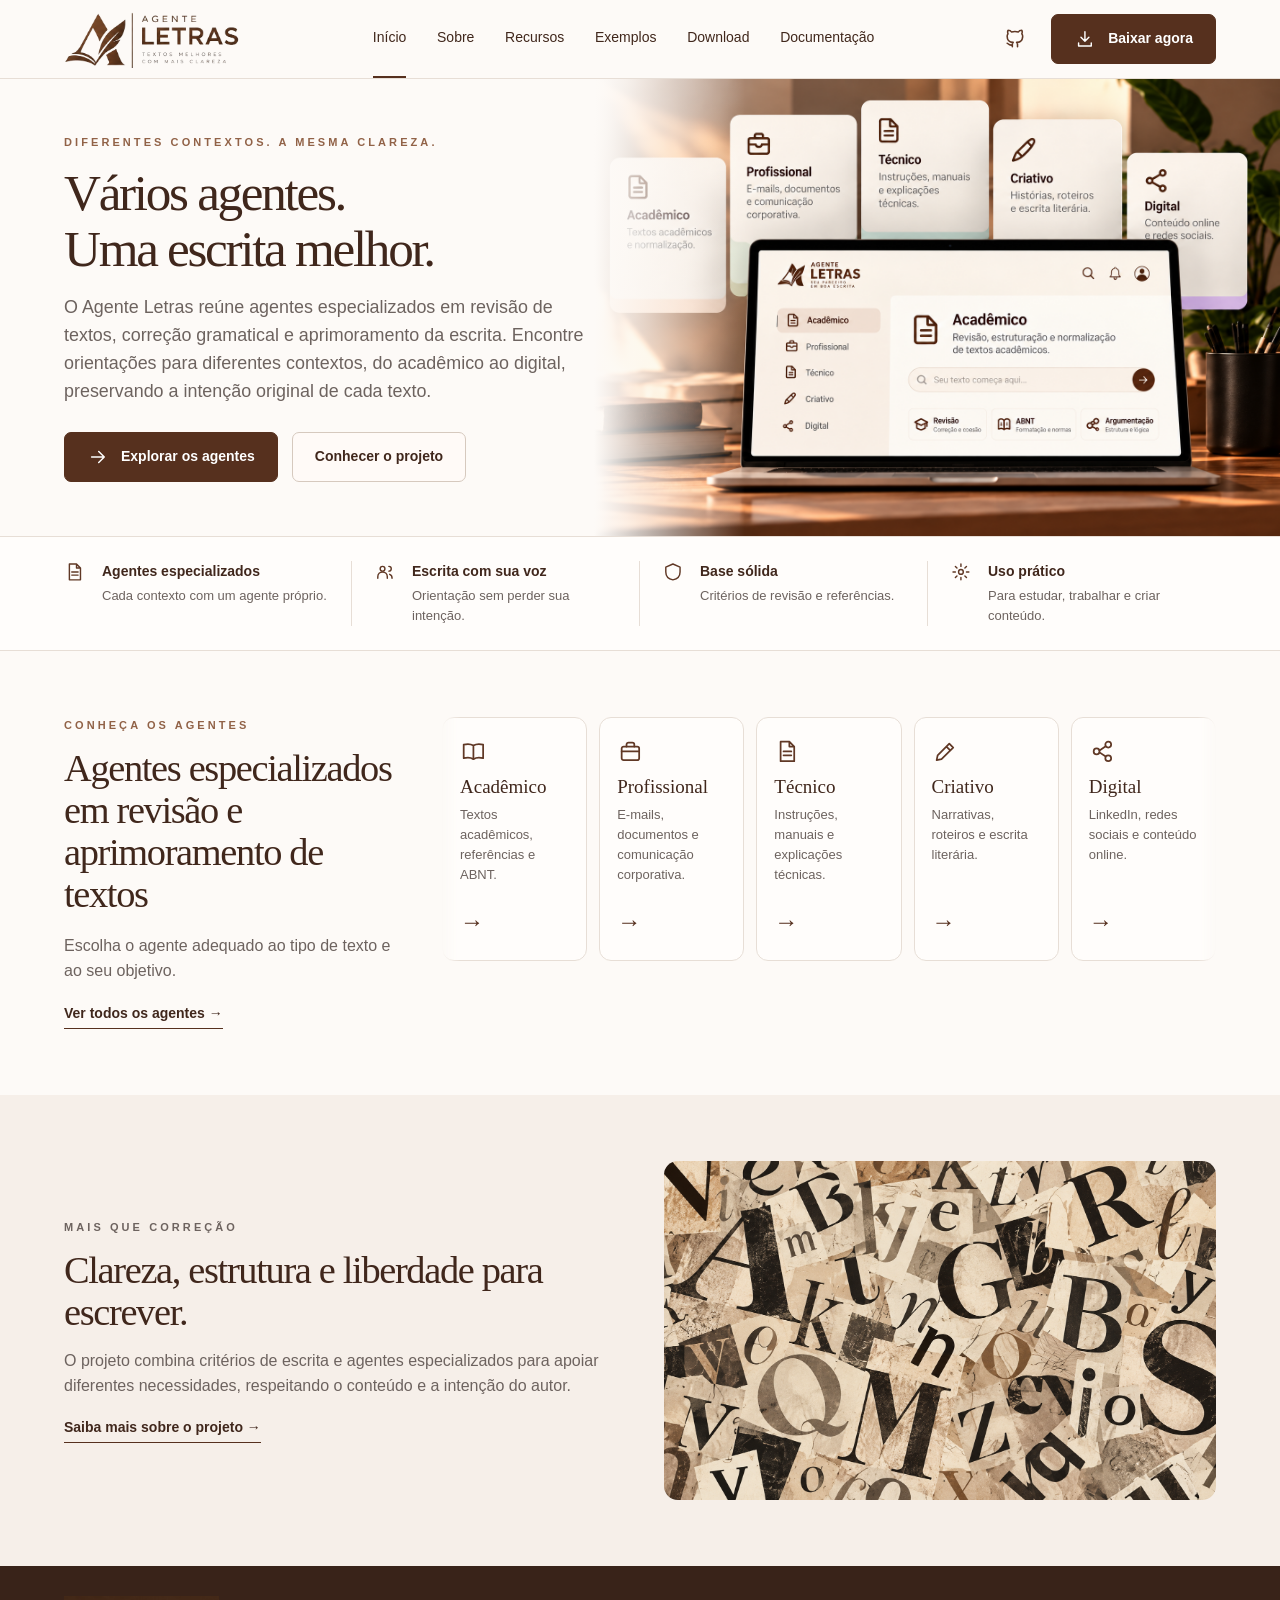
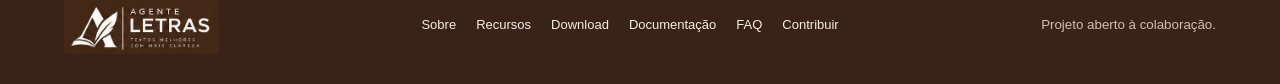
==== commit b8ddbdd3: "Trocar ilustração por colagem de letras na página inicial" ====
--- a/site/index.html
+++ b/site/index.html
@@ -9,7 +9,7 @@
 <link rel="stylesheet" href="css/style.css"> <!-- Carrega estilos compartilhados. -->
 <script defer src="js/main.js"></script> <!-- Carrega interações sem bloquear a página. -->
 </head> <!-- Fecha metadados. -->
-<body> <!-- Inicia o conteúdo. -->
+<body class="home-page"> <!-- Inicia o conteúdo. -->
 <header class="site-header"> <!-- Cabeçalho fixo. -->
 <div class="container header-inner"> <!-- Limita a largura do cabeçalho. -->
 <a class="brand" href="index.html" aria-label="Agente Letras — início"><img src="assets/img/brand/logo-horizontal.png" alt="Agente Letras"></a> <!-- Logo PNG recortada do pack visual aprovado. -->
@@ -21,7 +21,7 @@
 <section class="hero"><div class="container hero-inner"><div class="hero-copy"><p class="eyebrow">Diferentes contextos. A mesma clareza.</p><h1>Vários agentes.<br>Uma escrita melhor.</h1><p class="lead">O Agente Letras reúne agentes especializados em revisão de textos, correção gramatical e aprimoramento da escrita. Encontre orientações para diferentes contextos, do acadêmico ao digital, preservando a intenção original de cada texto.</p><div class="hero-actions"><a class="btn btn-primary" href="download.html"><img class="icon icon-light" src="assets/img/icon-arrow-right.svg" alt="" aria-hidden="true">Explorar os agentes</a><a class="btn btn-secondary" href="sobre.html">Conhecer o projeto</a></div></div><div class="hero-visual"><img class="hero-art" src="assets/img/hero-agentes.png" alt="Notebook com a interface do Agente Letras e cartões dos agentes Acadêmico, Profissional, Técnico, Criativo e Digital"></div></div></section> <!-- Seção de conteúdo. -->
 <section class="feature-strip"><div class="container feature-grid"><div class="feature"><img class="icon" src="assets/img/icon-file-text.svg" alt="" aria-hidden="true"><div><strong>Agentes especializados</strong><p>Cada contexto com um agente próprio.</p></div></div><div class="feature"><img class="icon" src="assets/img/icon-users.svg" alt="" aria-hidden="true"><div><strong>Escrita com sua voz</strong><p>Orientação sem perder sua intenção.</p></div></div><div class="feature"><img class="icon" src="assets/img/icon-shield.svg" alt="" aria-hidden="true"><div><strong>Base sólida</strong><p>Critérios de revisão e referências.</p></div></div><div class="feature"><img class="icon" src="assets/img/icon-settings.svg" alt="" aria-hidden="true"><div><strong>Uso prático</strong><p>Para estudar, trabalhar e criar conteúdo.</p></div></div></div></section> <!-- Seção de conteúdo. -->
 <section class="section"><div class="container catalog-layout"><div class="catalog-intro"><p class="eyebrow">Conheça os agentes</p><h2>Agentes especializados em revisão e aprimoramento de textos</h2><p>Escolha o agente adequado ao tipo de texto e ao seu objetivo.</p><a class="text-link" href="download.html#agentes">Ver todos os agentes →</a></div><div class="agent-carousel" data-agent-carousel><div class="agent-carousel-window"><div class="agent-grid"><article class="agent-card"><img class="icon" src="assets/img/icon-book-open.svg" alt="" aria-hidden="true"><h3>Acadêmico</h3><p>Textos acadêmicos, referências e ABNT.</p><a class="arrow" href="download.html#agentes" aria-label="Ver download do agente Acadêmico">→</a></article><article class="agent-card"><img class="icon" src="assets/img/icon-briefcase.svg" alt="" aria-hidden="true"><h3>Profissional</h3><p>E-mails, documentos e comunicação corporativa.</p><a class="arrow" href="download.html#agentes" aria-label="Ver download do agente Profissional">→</a></article><article class="agent-card"><img class="icon" src="assets/img/icon-file-text.svg" alt="" aria-hidden="true"><h3>Técnico</h3><p>Instruções, manuais e explicações técnicas.</p><a class="arrow" href="download.html#agentes" aria-label="Ver download do agente Técnico">→</a></article><article class="agent-card"><img class="icon" src="assets/img/icon-pen-tool.svg" alt="" aria-hidden="true"><h3>Criativo</h3><p>Narrativas, roteiros e escrita literária.</p><a class="arrow" href="download.html#agentes" aria-label="Ver download do agente Criativo">→</a></article><article class="agent-card"><img class="icon" src="assets/img/icon-share-2.svg" alt="" aria-hidden="true"><h3>Digital</h3><p>LinkedIn, redes sociais e conteúdo online.</p><a class="arrow" href="download.html#agentes" aria-label="Ver download do agente Digital">→</a></article></div></div></div></div></section> <!-- Seção de conteúdo. -->
-<section class="section section-alt"><div class="container split-section"><div><p class="eyebrow">Mais que correção</p><h2>Clareza, estrutura e liberdade para escrever.</h2><p>O projeto combina critérios de escrita e agentes especializados para apoiar diferentes necessidades, respeitando o conteúdo e a intenção do autor.</p><a class="text-link" href="sobre.html">Saiba mais sobre o projeto →</a></div><div class="visual-panel"><img src="assets/img/sobre-ilustracao.svg" alt="Representação vetorial da identidade Agente Letras em uma tela"></div></div></section> <!-- Seção de conteúdo. -->
+<section class="section section-alt"><div class="container split-section"><div><p class="eyebrow">Mais que correção</p><h2>Clareza, estrutura e liberdade para escrever.</h2><p>O projeto combina critérios de escrita e agentes especializados para apoiar diferentes necessidades, respeitando o conteúdo e a intenção do autor.</p><a class="text-link" href="sobre.html">Saiba mais sobre o projeto →</a></div><div class="visual-panel"><img src="assets/img/colagem-letras.png" alt="Colagem de letras em papéis de tons bege e marrom"></div></div></section> <!-- Seção de conteúdo. -->
 </main> <!-- Encerra o conteúdo principal. -->
 <footer class="site-footer"> <!-- Rodapé compartilhado. -->
 <div class="container footer-inner"> <!-- Conteúdo do rodapé. -->
@@ -31,4 +31,4 @@
 </div> <!-- Fecha rodapé. -->
 </footer> <!-- Encerra rodapé. -->
 </body> <!-- Fecha corpo. -->
-</html> <!-- Fecha documento. -->+</html> <!-- Fecha documento. -->
--- a/site/css/style.css
+++ b/site/css/style.css
@@ -76,6 +76,7 @@
 .split-section p { color:var(--muted); /* Descrição */ max-width:580px; /* Linha */ }
 .visual-panel { background:#ead9cb; /* Fundo de imagem */ border-radius:14px; /* Cantos */ overflow:hidden; /* Recorte */ }
 .visual-panel img { width:100%; /* Ocupa */ }
+.home-page .visual-panel img { aspect-ratio:700 / 430; object-fit:cover; /* Mantém o tamanho do quadro ao trocar a imagem. */ }
 .values-grid { display:grid; /* Colunas */ grid-template-columns:repeat(4,1fr); /* Quatro */ gap:18px; /* Espaço */ }
 .value-card { padding:24px; /* Respiro */ border:1px solid var(--line); /* Borda */ border-radius:12px; /* Cantos */ background:#fffdfb; /* Fundo */ }
 .value-card h3 { margin:10px 0; /* Espaçamento */ font-size:21px; /* Título */ }
@@ -165,3 +166,44 @@
   .agent-carousel.is-ready .agent-grid { display:grid; animation:none; transform:none; will-change:auto; }
   .agent-carousel [data-carousel-clone] { display:none; }
 }
+
+/* Realces suaves com ampliação visual, preservando o espaço ocupado no layout. */
+.home-page :is(h1,h2,h3,p,strong,small) { transform-origin:center; transition:color .2s ease,transform .24s ease; }
+.home-page a:not(.btn) { transform-origin:center; transition:color .2s ease,border-color .2s ease,transform .24s ease; }
+.home-page .btn { transition:transform .2s ease,background-color .2s ease,border-color .2s ease,color .2s ease; }
+.home-page .agent-card { transition:transform .2s ease,border-color .2s ease,background-color .2s ease; }
+.home-page .agent-card .arrow { transition:color .2s ease,transform .2s ease; }
+.home-page .github-link { transition:opacity .2s ease; }
+.home-page .site-footer nav a {
+  background-image:linear-gradient(currentColor,currentColor);
+  background-repeat:no-repeat;
+  background-position:0 100%;
+  background-size:0% 1px;
+  transition:color .2s ease,background-size .2s ease,transform .24s ease;
+}
+.home-page .main-nav a:focus-visible { color:#916247; border-color:#916247; transform:translateY(-.75px) scale(1.035); }
+.home-page .text-link:focus-visible { color:#916247; border-color:#916247; transform:translateX(1.5px) scale(1.035); }
+.home-page .btn-primary:focus-visible { background:#75472f; border-color:#75472f; transform:translateY(-2px) scale(1.03); }
+.home-page .btn-secondary:focus-visible { background:var(--cream); border-color:#b9a495; color:var(--brown); transform:translateY(-2px) scale(1.03); }
+.home-page .agent-card:focus-within { background:#fffaf5; border-color:#b9a495; }
+.home-page .agent-card:focus-within h3 { color:var(--brown); }
+.home-page .agent-card .arrow:focus-visible { color:#916247; transform:translateX(3px) scale(1.05); }
+.home-page .site-footer nav a:focus-visible { color:#fff7ee; background-size:100% 1px; transform:translateY(-.25px) scale(1.035); }
+@media(hover:hover) and (pointer:fine) {
+  .home-page :is(h1,h2,h3,p,strong,small):hover { color:var(--brown); transform:translateX(1.5px) scale(1.03); }
+  .home-page :is(h1,h2,h3):hover { transform:translateX(1.5px) scale(1.04); }
+  .home-page .site-footer small:hover { color:#fff7ee; }
+  .home-page .main-nav a:hover { color:#916247; border-color:#916247; transform:translateY(-.75px) scale(1.035); }
+  .home-page .text-link:hover { color:#916247; border-color:#916247; transform:translateX(1.5px) scale(1.035); }
+  .home-page .btn-primary:hover { background:#75472f; border-color:#75472f; transform:translateY(-2px) scale(1.03); }
+  .home-page .btn-secondary:hover { background:var(--cream); border-color:#b9a495; color:var(--brown); transform:translateY(-2px) scale(1.03); }
+  .home-page .agent-card:hover { background:#fffaf5; }
+  .home-page .agent-card:hover :is(h3,p) { color:var(--brown); }
+  .home-page .agent-card .arrow:hover { color:#916247; transform:translateX(3px) scale(1.05); }
+  .home-page .site-footer nav a:hover { color:#fff7ee; background-size:100% 1px; transform:translateY(-.25px) scale(1.035); }
+  .home-page .github-link:hover { opacity:.75; }
+}
+@media(prefers-reduced-motion:reduce) {
+  .home-page :is(h1,h2,h3,p,strong,small,a,.agent-card) { transition:none !important; }
+  .home-page :is(h1,h2,h3,p,strong,small,a,.agent-card) { transform:none !important; }
+}
